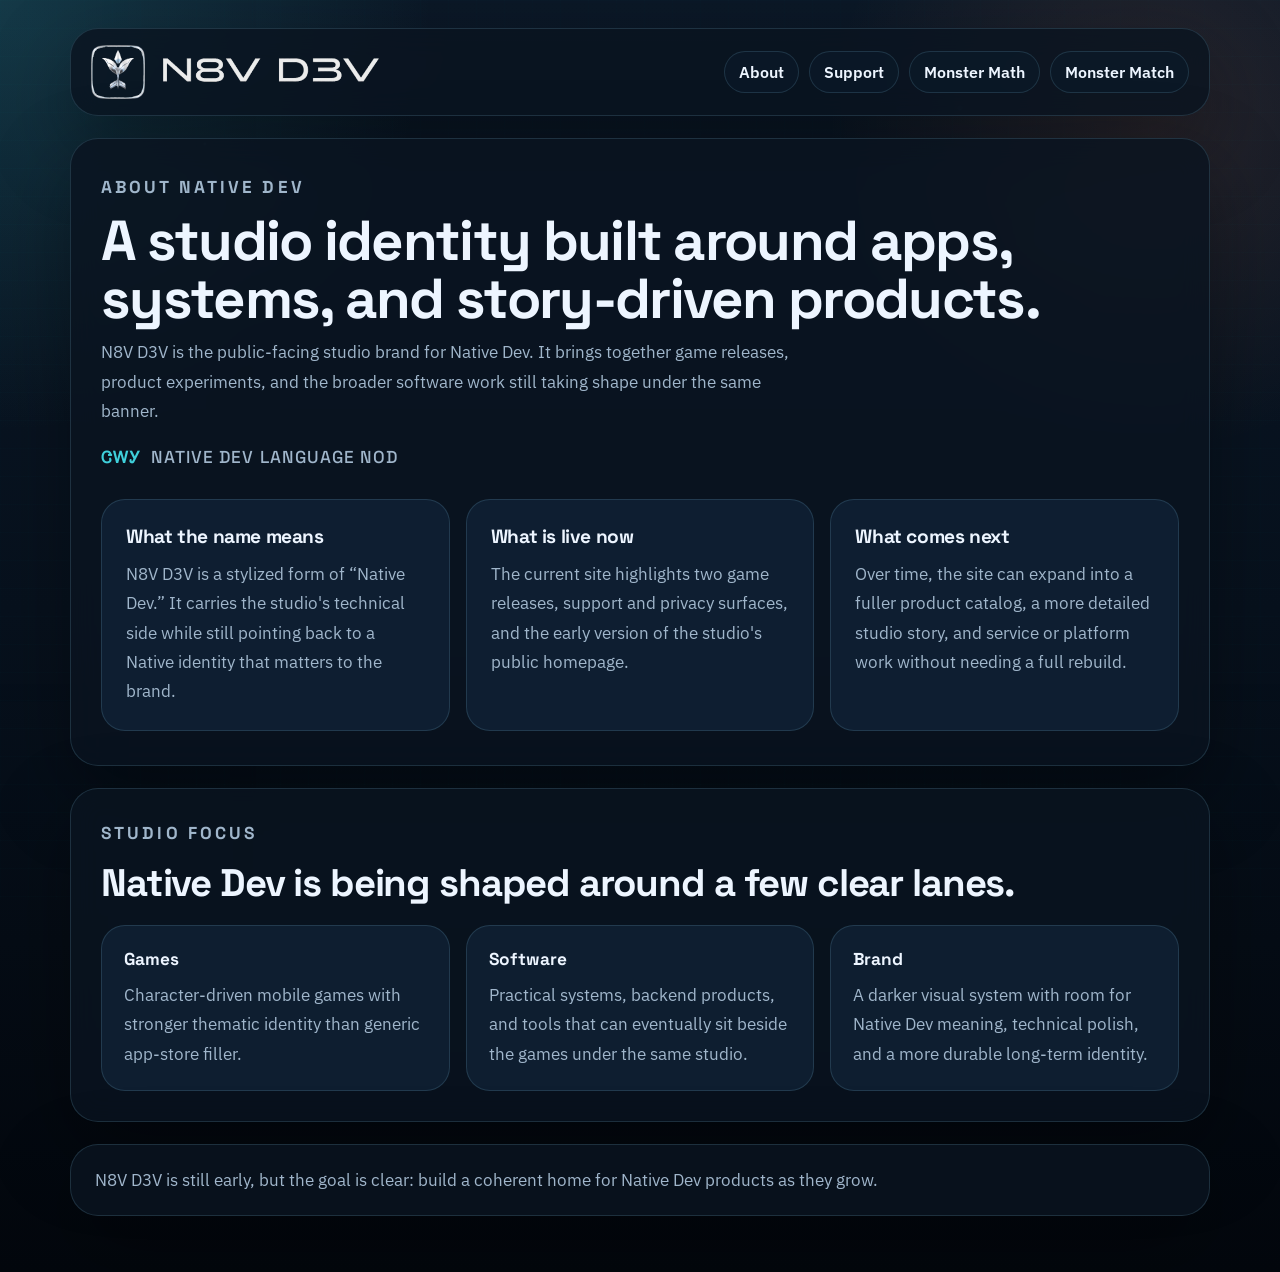
==== about/index.html @ 7029f0f3 "UPDATE: tighten homepage copy and add about page Refine the homepage hierarchy and messaging, replac" ====
<!DOCTYPE html>
<html>
  <head>
    <link rel="icon" href="/storage/assets/images/brand/n8v-d3v-favicon.png">
    <link rel="apple-touch-icon" href="/storage/assets/images/brand/n8v-d3v-favicon.png">
    <title>About - N8V D3V</title>
    <meta name="viewport" content="width=device-width, initial-scale=1">
    <meta
      name="description"
      content="About N8V D3V, the Native Dev studio building apps, games, and software systems."
    >
    <link rel="stylesheet" href="/storage/assets/styles/home.css">
  </head>
  <body>
    <main class="page-shell">
      <header class="topbar">
        <a class="brand-lockup" href="/">
          <img class="brand-mark" src="/storage/assets/images/brand/n8v-d3v-mark-v4.png" alt="N8V D3V mark">
          <img class="brand-lockup-wordmark" src="/storage/assets/images/brand/n8v-d3v-wordmark-v4.png" alt="N8V D3V">
        </a>

        <nav class="nav" aria-label="Site">
          <a href="/about">About</a>
          <a href="/support">Support</a>
          <a href="/the-monster-math">Monster Math</a>
          <a href="/the-monster-match">Monster Match</a>
        </nav>
      </header>

      <section class="section section-wide">
        <div class="section-header">
          <p class="section-eyebrow">About Native Dev</p>
          <h1 class="page-title">A studio identity built around apps, systems, and story-driven products.</h1>
          <p class="page-intro">
            N8V D3V is the public-facing studio brand for Native Dev. It brings together game releases, product experiments,
            and the broader software work still taking shape under the same banner.
          </p>
          <p class="heritage-note"><span class="syllabary-inline">ᏣᎳᎩ</span> Native Dev language nod</p>
        </div>

        <div class="about-grid">
          <article class="about-card">
            <h2>What the name means</h2>
            <p>
              N8V D3V is a stylized form of “Native Dev.” It carries the studio's technical side while still pointing back to a
              Native identity that matters to the brand.
            </p>
          </article>

          <article class="about-card">
            <h2>What is live now</h2>
            <p>
              The current site highlights two game releases, support and privacy surfaces, and the early version of the studio's
              public homepage.
            </p>
          </article>

          <article class="about-card">
            <h2>What comes next</h2>
            <p>
              Over time, the site can expand into a fuller product catalog, a more detailed studio story, and service or platform
              work without needing a full rebuild.
            </p>
          </article>
        </div>
      </section>

      <section class="section">
        <div class="section-header">
          <p class="section-eyebrow">Studio Focus</p>
          <h2>Native Dev is being shaped around a few clear lanes.</h2>
        </div>

        <div class="path-grid">
          <article class="path-card">
            <h3>Games</h3>
            <p>
              Character-driven mobile games with stronger thematic identity than generic app-store filler.
            </p>
          </article>

          <article class="path-card">
            <h3>Software</h3>
            <p>
              Practical systems, backend products, and tools that can eventually sit beside the games under the same studio.
            </p>
          </article>

          <article class="path-card">
            <h3>Brand</h3>
            <p>
              A darker visual system with room for Native Dev meaning, technical polish, and a more durable long-term identity.
            </p>
          </article>
        </div>
      </section>

      <footer class="footer-card">
        N8V D3V is still early, but the goal is clear: build a coherent home for Native Dev products as they grow.
      </footer>
    </main>
  </body>
</html>
---- storage/assets/styles/home.css ----
@import url("https://fonts.googleapis.com/css2?family=Space+Grotesk:wght@400;500;700&family=IBM+Plex+Sans:wght@400;500;600&display=swap");

:root {
  --bg: #07111d;
  --bg-deep: #03070d;
  --surface: rgba(10, 20, 32, 0.82);
  --surface-strong: rgba(14, 27, 42, 0.94);
  --surface-soft: rgba(17, 35, 56, 0.78);
  --border: rgba(124, 187, 217, 0.18);
  --text-main: #edf5ff;
  --text-soft: #a0b6cb;
  --text-dim: #73879d;
  --accent: #3fd0db;
  --accent-deep: #2293b5;
  --accent-warm: #ff8b5f;
  --shadow: 0 30px 80px rgba(0, 0, 0, 0.34);
}

* {
  box-sizing: border-box;
}

body {
  margin: 0;
  min-height: 100vh;
  color: var(--text-main);
  font-family: "IBM Plex Sans", sans-serif;
  background:
    radial-gradient(circle at top left, rgba(63, 208, 219, 0.18), transparent 24%),
    radial-gradient(circle at 90% 10%, rgba(255, 139, 95, 0.12), transparent 20%),
    linear-gradient(180deg, #0b1827 0%, var(--bg) 48%, var(--bg-deep) 100%);
}

body::before,
body::after {
  content: "";
  position: fixed;
  inset: 0;
  pointer-events: none;
}

body::before {
  opacity: 0.08;
  background-image:
    linear-gradient(rgba(63, 208, 219, 0.2) 1px, transparent 1px),
    linear-gradient(90deg, rgba(63, 208, 219, 0.14) 1px, transparent 1px);
  background-size: 28px 28px;
}

body::after {
  opacity: 0.18;
  background:
    linear-gradient(
      90deg,
      transparent 0 8%,
      rgba(63, 208, 219, 0.03) 8% 10%,
      transparent 10% 18%,
      rgba(255, 139, 95, 0.03) 18% 20%,
      transparent 20% 100%
    ),
    linear-gradient(
      0deg,
      transparent 0 10%,
      rgba(255, 255, 255, 0.02) 10% 12%,
      transparent 12% 22%,
      rgba(63, 208, 219, 0.025) 22% 24%,
      transparent 24% 100%
    ),
    radial-gradient(circle at 16% 16%, rgba(255, 255, 255, 0.9) 0 1px, transparent 2px),
    radial-gradient(circle at 75% 12%, rgba(63, 208, 219, 0.92) 0 2px, transparent 3px),
    radial-gradient(circle at 86% 34%, rgba(255, 139, 95, 0.82) 0 2px, transparent 3px);
  background-size: 100% 100%, 100% 100%, auto, auto, auto;
}

a {
  color: var(--accent);
}

.page-shell {
  position: relative;
  z-index: 1;
  max-width: 1180px;
  margin: 0 auto;
  padding: 28px 20px 56px;
}

.topbar,
.hero,
.section,
.footer-card,
.product-card,
.signal-card {
  border: 1px solid var(--border);
  border-radius: 28px;
  background: var(--surface);
  backdrop-filter: blur(14px);
  box-shadow: var(--shadow);
}

.topbar {
  display: flex;
  flex-wrap: wrap;
  justify-content: space-between;
  align-items: center;
  gap: 18px;
  padding: 16px 20px;
  margin-bottom: 22px;
}

.brand-lockup {
  display: inline-flex;
  align-items: center;
  gap: 14px;
  text-decoration: none;
}

.brand-mark {
  width: 54px;
  height: 54px;
  object-fit: contain;
}

.brand-word-stack {
  display: grid;
  gap: 2px;
}

.brand-lockup-wordmark {
  width: min(220px, 42vw);
  height: auto;
  display: block;
}

.nav {
  display: flex;
  flex-wrap: wrap;
  gap: 10px;
}

.nav a,
.pill,
.cta-secondary {
  display: inline-flex;
  align-items: center;
  justify-content: center;
  min-height: 42px;
  padding: 10px 14px;
  border: 1px solid var(--border);
  border-radius: 999px;
  background: rgba(12, 26, 40, 0.8);
  text-decoration: none;
  color: var(--text-main);
  font-weight: 600;
}

.hero {
  display: grid;
  grid-template-columns: minmax(0, 1.1fr) minmax(300px, 0.9fr);
  gap: 24px;
  padding: 34px;
  margin-bottom: 22px;
  overflow: hidden;
}

.hero-copy {
  display: grid;
  gap: 18px;
  align-content: center;
}

.eyebrow,
.section-eyebrow {
  margin: 0;
  color: var(--accent);
  font-family: "Space Grotesk", sans-serif;
  font-size: 0.86rem;
  font-weight: 700;
  letter-spacing: 0.18em;
  text-transform: uppercase;
}

.hero h1,
.section h2,
.product-card h3,
.signal-card h3 {
  margin: 0;
  font-family: "Space Grotesk", sans-serif;
  letter-spacing: -0.03em;
}

.hero h1 {
  font-size: clamp(2.7rem, 5vw, 5rem);
  line-height: 0.96;
}

.hero p,
.section p,
.product-card p,
.signal-card p,
.footer-card {
  margin: 0;
  color: var(--text-soft);
  font-size: 1.08rem;
  line-height: 1.7;
}

.heritage-note {
  display: inline-flex;
  width: fit-content;
  align-items: center;
  gap: 10px;
  padding: 8px 0;
  color: var(--text-dim);
  font-family: "Space Grotesk", sans-serif;
  font-size: 0.92rem;
  font-weight: 500;
  letter-spacing: 0.06em;
  text-transform: uppercase;
}

.syllabary-inline {
  color: var(--accent);
  font-size: 1rem;
  font-weight: 700;
}

.cta-row {
  display: flex;
  flex-wrap: wrap;
  gap: 14px;
}

.cta-primary {
  display: inline-flex;
  align-items: center;
  justify-content: center;
  min-height: 48px;
  padding: 12px 18px;
  border-radius: 999px;
  background: linear-gradient(135deg, var(--accent) 0%, var(--accent-deep) 100%);
  color: #fff;
  text-decoration: none;
  font-weight: 700;
}

.hero-visual {
  display: grid;
  gap: 16px;
  align-content: center;
}

.mark-panel,
.signal-grid {
  border-radius: 24px;
}

.mark-panel {
  display: grid;
  place-items: center;
  min-height: 340px;
  padding: 24px;
  background:
    radial-gradient(circle at top, rgba(63, 208, 219, 0.16), transparent 36%),
    linear-gradient(180deg, rgba(14, 27, 42, 0.98) 0%, rgba(8, 16, 27, 0.98) 100%);
  border: 1px solid var(--border);
}

.hero-lockup {
  grid-template-columns: auto minmax(0, 1fr);
  justify-content: center;
  align-items: center;
  gap: 18px;
  text-align: left;
}

.hero-brand-mark {
  width: clamp(88px, 11vw, 116px);
  height: auto;
  object-fit: contain;
  filter: drop-shadow(0 22px 34px rgba(0, 0, 0, 0.34));
}

.hero-wordmark {
  width: min(280px, 44vw);
  height: auto;
  display: block;
}

.hero-tagline {
  width: min(220px, 34vw);
  height: auto;
  display: block;
  opacity: 0.82;
}

.hero-brand-copy {
  display: grid;
  justify-items: start;
  gap: 6px;
}

.signal-grid {
  display: grid;
  grid-template-columns: repeat(3, minmax(0, 1fr));
  gap: 14px;
}

.signal-card {
  padding: 18px;
  background: var(--surface-soft);
}

.signal-card h3 {
  margin-bottom: 8px;
  font-size: 1rem;
}

.section {
  padding: 30px;
  margin-bottom: 22px;
}

.section-wide {
  padding: 34px 30px;
}

.section-header {
  display: grid;
  gap: 10px;
  margin-bottom: 18px;
}

.section h2 {
  font-size: clamp(1.9rem, 3vw, 2.8rem);
}

.page-title {
  margin: 0;
  font-family: "Space Grotesk", sans-serif;
  font-size: clamp(2.4rem, 4.4vw, 4.2rem);
  line-height: 1.02;
  letter-spacing: -0.03em;
}

.page-intro {
  max-width: 70ch;
}

.product-grid {
  display: grid;
  grid-template-columns: repeat(2, minmax(0, 1fr));
  gap: 18px;
}

.product-card {
  overflow: hidden;
}

.product-art {
  position: relative;
  min-height: 260px;
  padding: 22px;
  background:
    radial-gradient(circle at top, rgba(255, 255, 255, 0.12), transparent 34%),
    linear-gradient(180deg, rgba(30, 24, 56, 0.98) 0%, rgba(11, 10, 21, 0.98) 100%);
}

.product-card.math .product-art {
  background:
    radial-gradient(circle at top, rgba(99, 233, 255, 0.16), transparent 34%),
    linear-gradient(180deg, rgba(21, 50, 82, 0.98) 0%, rgba(7, 12, 22, 0.98) 100%);
}

.product-card.match .product-art {
  background:
    radial-gradient(circle at top, rgba(255, 170, 200, 0.16), transparent 34%),
    linear-gradient(180deg, rgba(63, 24, 63, 0.98) 0%, rgba(13, 9, 22, 0.98) 100%);
}

.product-logo {
  width: min(100%, 420px);
  height: auto;
  display: block;
  margin-bottom: 18px;
}

.art-cluster {
  display: flex;
  gap: 14px;
  align-items: end;
}

.art-cluster img {
  width: calc(50% - 7px);
  max-width: 180px;
  height: auto;
  object-fit: contain;
  filter: drop-shadow(0 18px 30px rgba(0, 0, 0, 0.28));
}

.product-copy {
  display: grid;
  gap: 14px;
  padding: 24px;
}

.product-links {
  display: flex;
  flex-wrap: wrap;
  gap: 12px;
}

.product-link {
  display: inline-flex;
  align-items: center;
  justify-content: center;
  min-height: 42px;
  padding: 10px 14px;
  border-radius: 999px;
  text-decoration: none;
  font-weight: 700;
}

.product-link.primary {
  background: linear-gradient(135deg, var(--accent) 0%, var(--accent-deep) 100%);
  color: #fff;
}

.product-link.secondary {
  border: 1px solid var(--border);
  background: rgba(12, 26, 40, 0.8);
  color: var(--text-main);
}

.path-grid {
  display: grid;
  grid-template-columns: repeat(3, minmax(0, 1fr));
  gap: 16px;
}

.about-grid {
  display: grid;
  grid-template-columns: repeat(3, minmax(0, 1fr));
  gap: 16px;
}

.path-card {
  padding: 22px;
  border-radius: 24px;
  border: 1px solid var(--border);
  background: var(--surface-soft);
}

.about-card {
  padding: 24px;
  border-radius: 24px;
  border: 1px solid var(--border);
  background: var(--surface-soft);
}

.path-card h3 {
  margin: 0 0 10px;
  font-family: "Space Grotesk", sans-serif;
  font-size: 1.08rem;
}

.about-card h2 {
  margin: 0 0 10px;
  font-family: "Space Grotesk", sans-serif;
  font-size: 1.2rem;
  letter-spacing: -0.02em;
}

.about-card p {
  margin: 0;
}

.footer-card {
  padding: 20px 24px;
}

@media (max-width: 900px) {
  .hero,
  .product-grid,
  .path-grid,
  .about-grid {
    grid-template-columns: 1fr;
  }

  .signal-grid {
    grid-template-columns: 1fr;
  }
}

@media (max-width: 720px) {
  .page-shell {
    padding: 18px 14px 36px;
  }

  .topbar,
  .hero,
  .section {
    padding: 22px;
  }

  .brand-mark {
    width: 46px;
    height: 46px;
  }

  .brand-wordmark,
  .brand-lockup-wordmark {
    width: min(170px, 46vw);
  }

  .mark-panel {
    min-height: 260px;
  }

  .hero-lockup {
    grid-template-columns: 1fr;
    justify-items: center;
    text-align: center;
    gap: 10px;
  }

  .hero-brand-copy {
    justify-items: center;
  }

  .hero-wordmark {
    width: min(260px, 62vw);
  }

  .hero-tagline {
    width: min(200px, 48vw);
  }
}
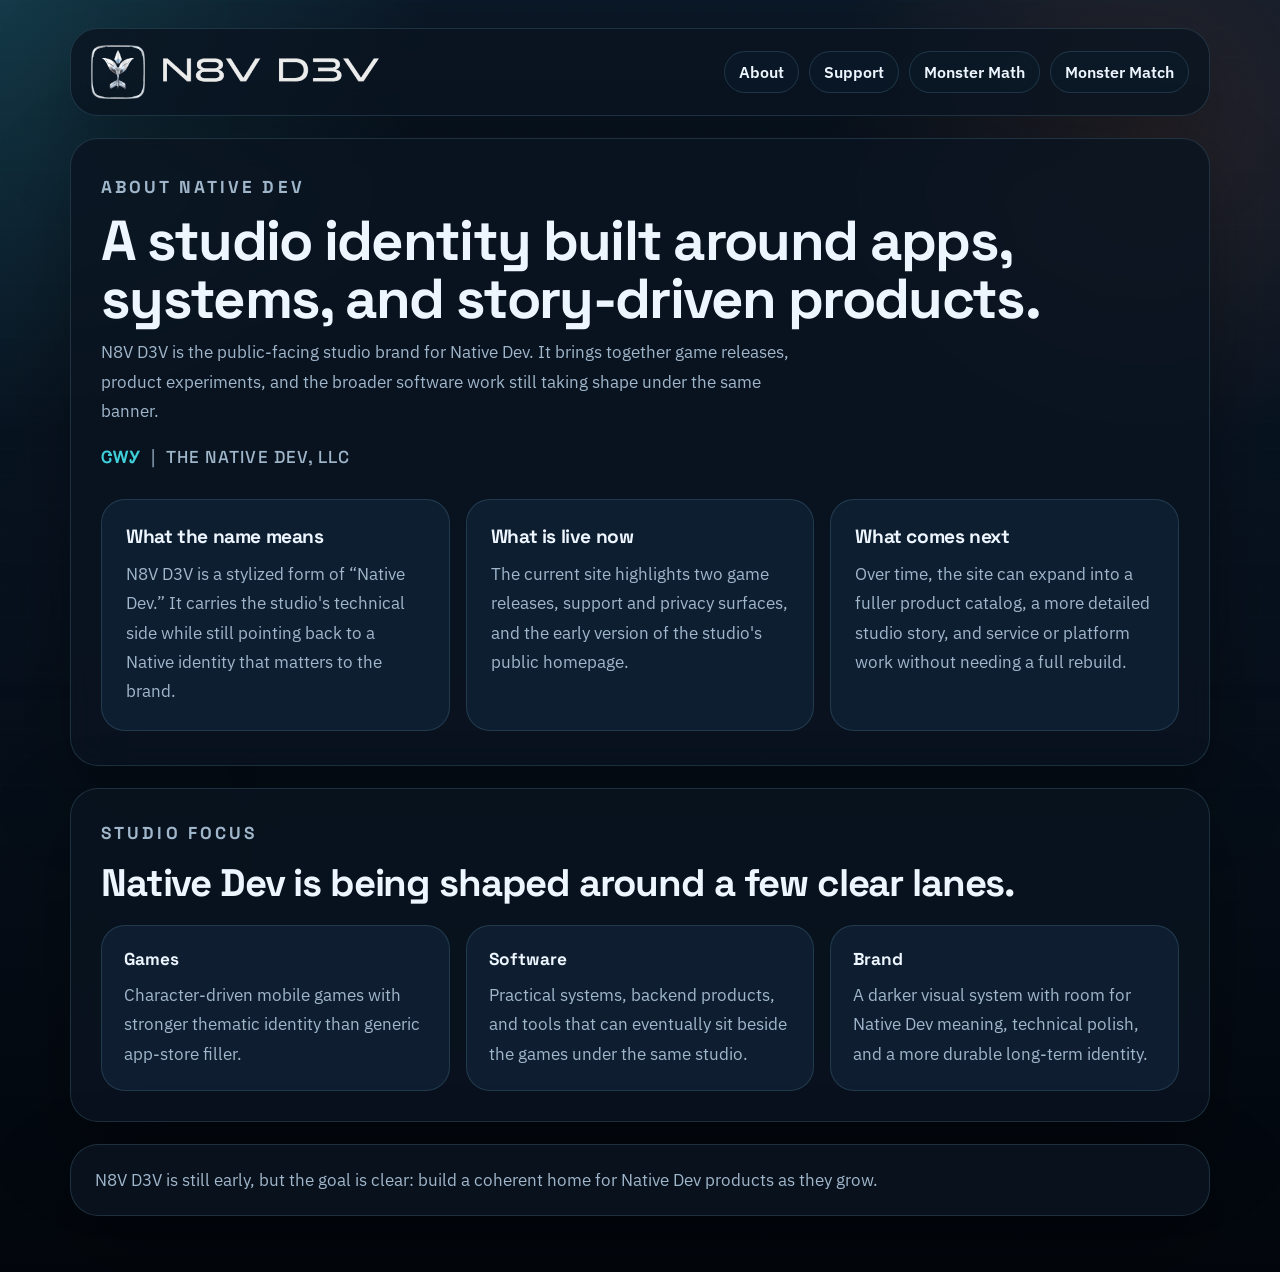
==== commit fc234be6: "UPDATE: unify site navigation and copy polish Replace the game-page top-left buttons with the Native" ====
--- a/about/index.html
+++ b/about/index.html
@@ -35,7 +35,7 @@
             N8V D3V is the public-facing studio brand for Native Dev. It brings together game releases, product experiments,
             and the broader software work still taking shape under the same banner.
           </p>
-          <p class="heritage-note"><span class="syllabary-inline">ᏣᎳᎩ</span> Native Dev language nod</p>
+          <p class="heritage-note"><span class="syllabary-inline">ᏣᎳᎩ</span> <span class="heritage-divider">|</span> The Native Dev, LLC</p>
         </div>
 
         <div class="about-grid">
--- a/storage/assets/styles/home.css
+++ b/storage/assets/styles/home.css
@@ -224,6 +224,10 @@
   font-weight: 700;
 }
 
+.heritage-divider {
+  color: var(--text-dim);
+}
+
 .cta-row {
   display: flex;
   flex-wrap: wrap;
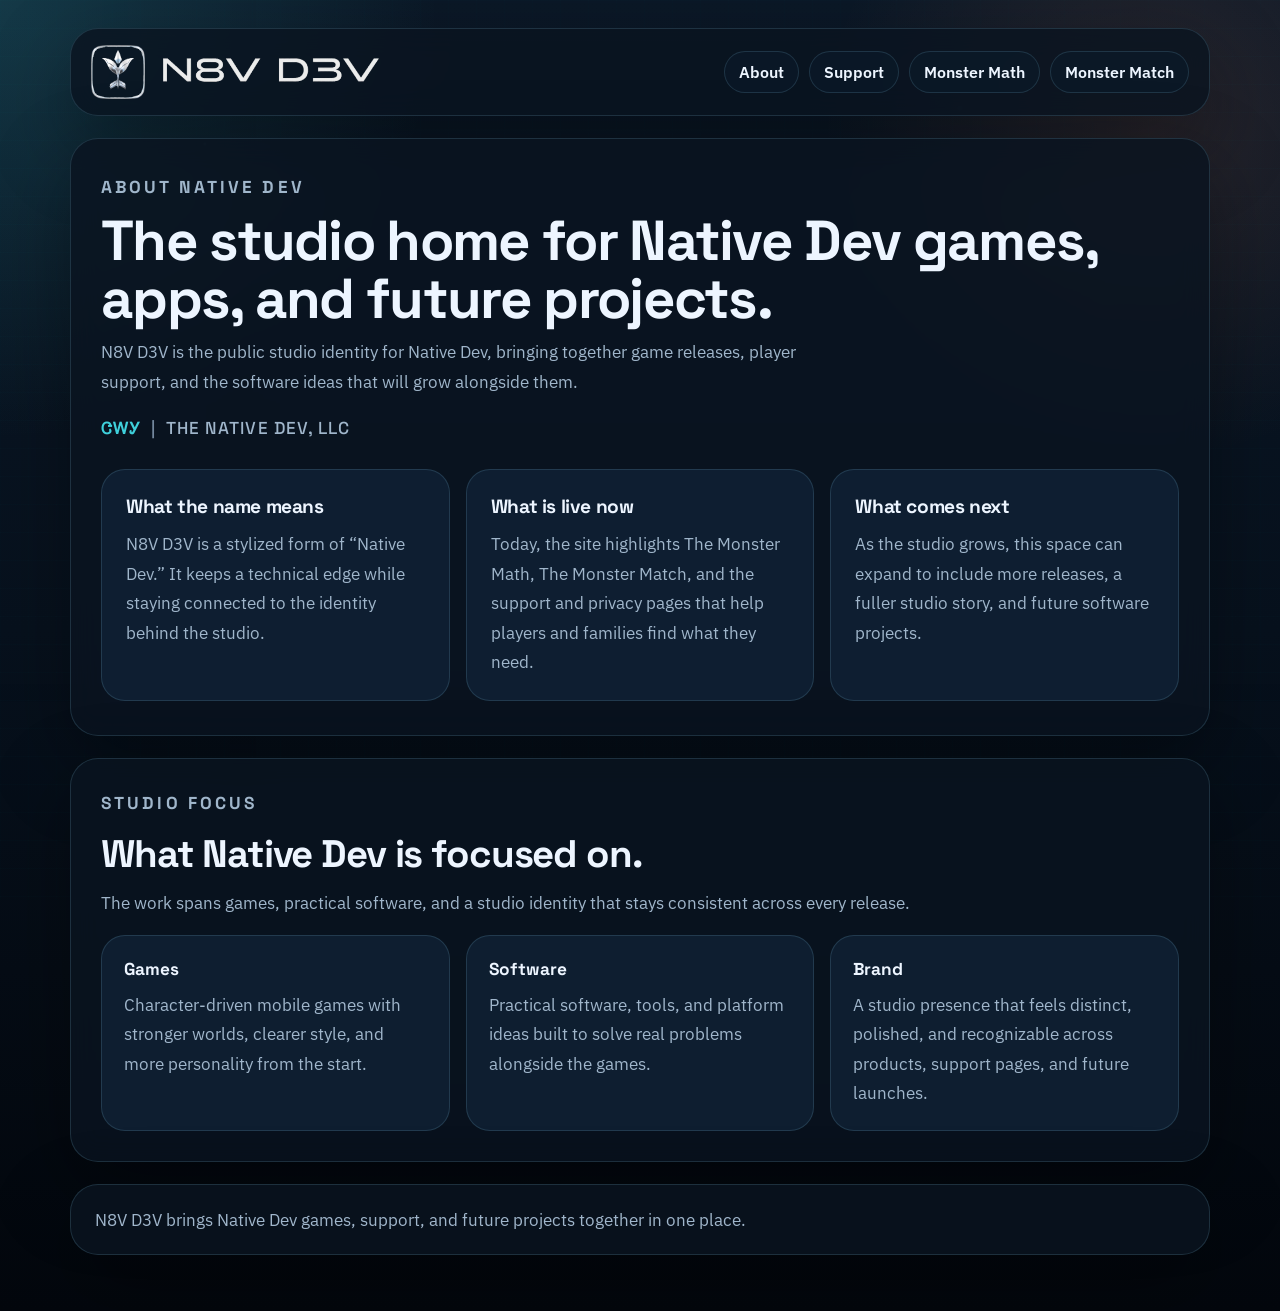
==== commit 1b8b2c54: "Polish about and game page copy" ====
--- a/about/index.html
+++ b/about/index.html
@@ -7,7 +7,7 @@
     <meta name="viewport" content="width=device-width, initial-scale=1">
     <meta
       name="description"
-      content="About N8V D3V, the Native Dev studio building apps, games, and software systems."
+      content="Learn about N8V D3V, the Native Dev studio behind games, apps, and future software projects."
     >
     <link rel="stylesheet" href="/storage/assets/styles/home.css">
   </head>
@@ -30,10 +30,9 @@
       <section class="section section-wide">
         <div class="section-header">
           <p class="section-eyebrow">About Native Dev</p>
-          <h1 class="page-title">A studio identity built around apps, systems, and story-driven products.</h1>
+          <h1 class="page-title">The studio home for Native Dev games, apps, and future projects.</h1>
           <p class="page-intro">
-            N8V D3V is the public-facing studio brand for Native Dev. It brings together game releases, product experiments,
-            and the broader software work still taking shape under the same banner.
+            N8V D3V is the public studio identity for Native Dev, bringing together game releases, player support, and the software ideas that will grow alongside them.
           </p>
           <p class="heritage-note"><span class="syllabary-inline">ᏣᎳᎩ</span> <span class="heritage-divider">|</span> The Native Dev, LLC</p>
         </div>
@@ -42,24 +41,21 @@
           <article class="about-card">
             <h2>What the name means</h2>
             <p>
-              N8V D3V is a stylized form of “Native Dev.” It carries the studio's technical side while still pointing back to a
-              Native identity that matters to the brand.
+              N8V D3V is a stylized form of “Native Dev.” It keeps a technical edge while staying connected to the identity behind the studio.
             </p>
           </article>
 
           <article class="about-card">
             <h2>What is live now</h2>
             <p>
-              The current site highlights two game releases, support and privacy surfaces, and the early version of the studio's
-              public homepage.
+              Today, the site highlights The Monster Math, The Monster Match, and the support and privacy pages that help players and families find what they need.
             </p>
           </article>
 
           <article class="about-card">
             <h2>What comes next</h2>
             <p>
-              Over time, the site can expand into a fuller product catalog, a more detailed studio story, and service or platform
-              work without needing a full rebuild.
+              As the studio grows, this space can expand to include more releases, a fuller studio story, and future software projects.
             </p>
           </article>
         </div>
@@ -68,35 +64,38 @@
       <section class="section">
         <div class="section-header">
           <p class="section-eyebrow">Studio Focus</p>
-          <h2>Native Dev is being shaped around a few clear lanes.</h2>
+          <h2>What Native Dev is focused on.</h2>
+          <p>
+            The work spans games, practical software, and a studio identity that stays consistent across every release.
+          </p>
         </div>
 
         <div class="path-grid">
           <article class="path-card">
             <h3>Games</h3>
             <p>
-              Character-driven mobile games with stronger thematic identity than generic app-store filler.
+              Character-driven mobile games with stronger worlds, clearer style, and more personality from the start.
             </p>
           </article>
 
           <article class="path-card">
             <h3>Software</h3>
             <p>
-              Practical systems, backend products, and tools that can eventually sit beside the games under the same studio.
+              Practical software, tools, and platform ideas built to solve real problems alongside the games.
             </p>
           </article>
 
           <article class="path-card">
             <h3>Brand</h3>
             <p>
-              A darker visual system with room for Native Dev meaning, technical polish, and a more durable long-term identity.
+              A studio presence that feels distinct, polished, and recognizable across products, support pages, and future launches.
             </p>
           </article>
         </div>
       </section>
 
       <footer class="footer-card">
-        N8V D3V is still early, but the goal is clear: build a coherent home for Native Dev products as they grow.
+        N8V D3V brings Native Dev games, support, and future projects together in one place.
       </footer>
     </main>
   </body>
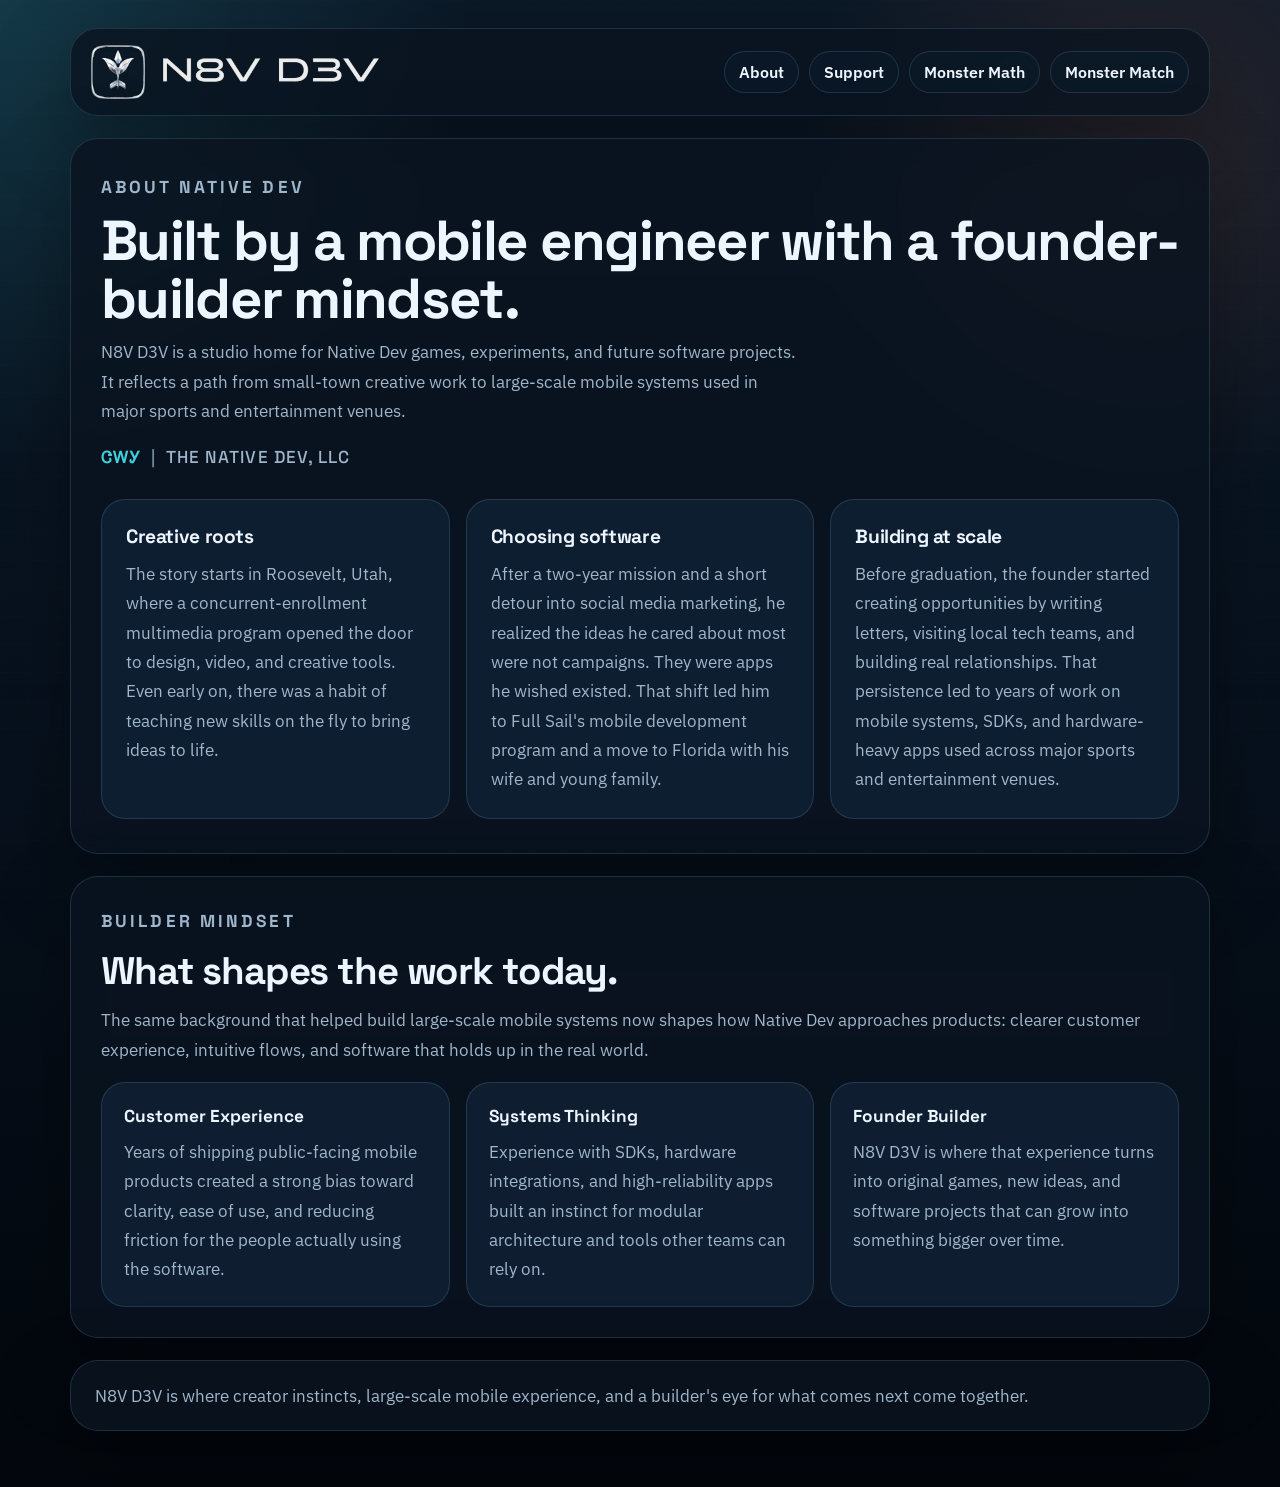
==== commit 6b055eb2: "Refine homepage and about story" ====
--- a/about/index.html
+++ b/about/index.html
@@ -7,7 +7,7 @@
     <meta name="viewport" content="width=device-width, initial-scale=1">
     <meta
       name="description"
-      content="Learn about N8V D3V, the Native Dev studio behind games, apps, and future software projects."
+      content="Learn about N8V D3V, a founder-builder studio shaped by creative roots and large-scale mobile experience."
     >
     <link rel="stylesheet" href="/storage/assets/styles/home.css">
   </head>
@@ -30,32 +30,32 @@
       <section class="section section-wide">
         <div class="section-header">
           <p class="section-eyebrow">About Native Dev</p>
-          <h1 class="page-title">The studio home for Native Dev games, apps, and future projects.</h1>
+          <h1 class="page-title">Built by a mobile engineer with a founder-builder mindset.</h1>
           <p class="page-intro">
-            N8V D3V is the public studio identity for Native Dev, bringing together game releases, player support, and the software ideas that will grow alongside them.
+            N8V D3V is a studio home for Native Dev games, experiments, and future software projects. It reflects a path from small-town creative work to large-scale mobile systems used in major sports and entertainment venues.
           </p>
           <p class="heritage-note"><span class="syllabary-inline">ᏣᎳᎩ</span> <span class="heritage-divider">|</span> The Native Dev, LLC</p>
         </div>
 
         <div class="about-grid">
           <article class="about-card">
-            <h2>What the name means</h2>
+            <h2>Creative roots</h2>
             <p>
-              N8V D3V is a stylized form of “Native Dev.” It keeps a technical edge while staying connected to the identity behind the studio.
+              The story starts in Roosevelt, Utah, where a concurrent-enrollment multimedia program opened the door to design, video, and creative tools. Even early on, there was a habit of teaching new skills on the fly to bring ideas to life.
             </p>
           </article>
 
           <article class="about-card">
-            <h2>What is live now</h2>
+            <h2>Choosing software</h2>
             <p>
-              Today, the site highlights The Monster Math, The Monster Match, and the support and privacy pages that help players and families find what they need.
+              After a two-year mission and a short detour into social media marketing, he realized the ideas he cared about most were not campaigns. They were apps he wished existed. That shift led him to Full Sail's mobile development program and a move to Florida with his wife and young family.
             </p>
           </article>
 
           <article class="about-card">
-            <h2>What comes next</h2>
+            <h2>Building at scale</h2>
             <p>
-              As the studio grows, this space can expand to include more releases, a fuller studio story, and future software projects.
+              Before graduation, the founder started creating opportunities by writing letters, visiting local tech teams, and building real relationships. That persistence led to years of work on mobile systems, SDKs, and hardware-heavy apps used across major sports and entertainment venues.
             </p>
           </article>
         </div>
@@ -63,39 +63,39 @@
 
       <section class="section">
         <div class="section-header">
-          <p class="section-eyebrow">Studio Focus</p>
-          <h2>What Native Dev is focused on.</h2>
+          <p class="section-eyebrow">Builder Mindset</p>
+          <h2>What shapes the work today.</h2>
           <p>
-            The work spans games, practical software, and a studio identity that stays consistent across every release.
+            The same background that helped build large-scale mobile systems now shapes how Native Dev approaches products: clearer customer experience, intuitive flows, and software that holds up in the real world.
           </p>
         </div>
 
         <div class="path-grid">
           <article class="path-card">
-            <h3>Games</h3>
+            <h3>Customer Experience</h3>
             <p>
-              Character-driven mobile games with stronger worlds, clearer style, and more personality from the start.
+              Years of shipping public-facing mobile products created a strong bias toward clarity, ease of use, and reducing friction for the people actually using the software.
             </p>
           </article>
 
           <article class="path-card">
-            <h3>Software</h3>
+            <h3>Systems Thinking</h3>
             <p>
-              Practical software, tools, and platform ideas built to solve real problems alongside the games.
+              Experience with SDKs, hardware integrations, and high-reliability apps built an instinct for modular architecture and tools other teams can rely on.
             </p>
           </article>
 
           <article class="path-card">
-            <h3>Brand</h3>
+            <h3>Founder Builder</h3>
             <p>
-              A studio presence that feels distinct, polished, and recognizable across products, support pages, and future launches.
+              N8V D3V is where that experience turns into original games, new ideas, and software projects that can grow into something bigger over time.
             </p>
           </article>
         </div>
       </section>
 
       <footer class="footer-card">
-        N8V D3V brings Native Dev games, support, and future projects together in one place.
+        N8V D3V is where creator instincts, large-scale mobile experience, and a builder's eye for what comes next come together.
       </footer>
     </main>
   </body>
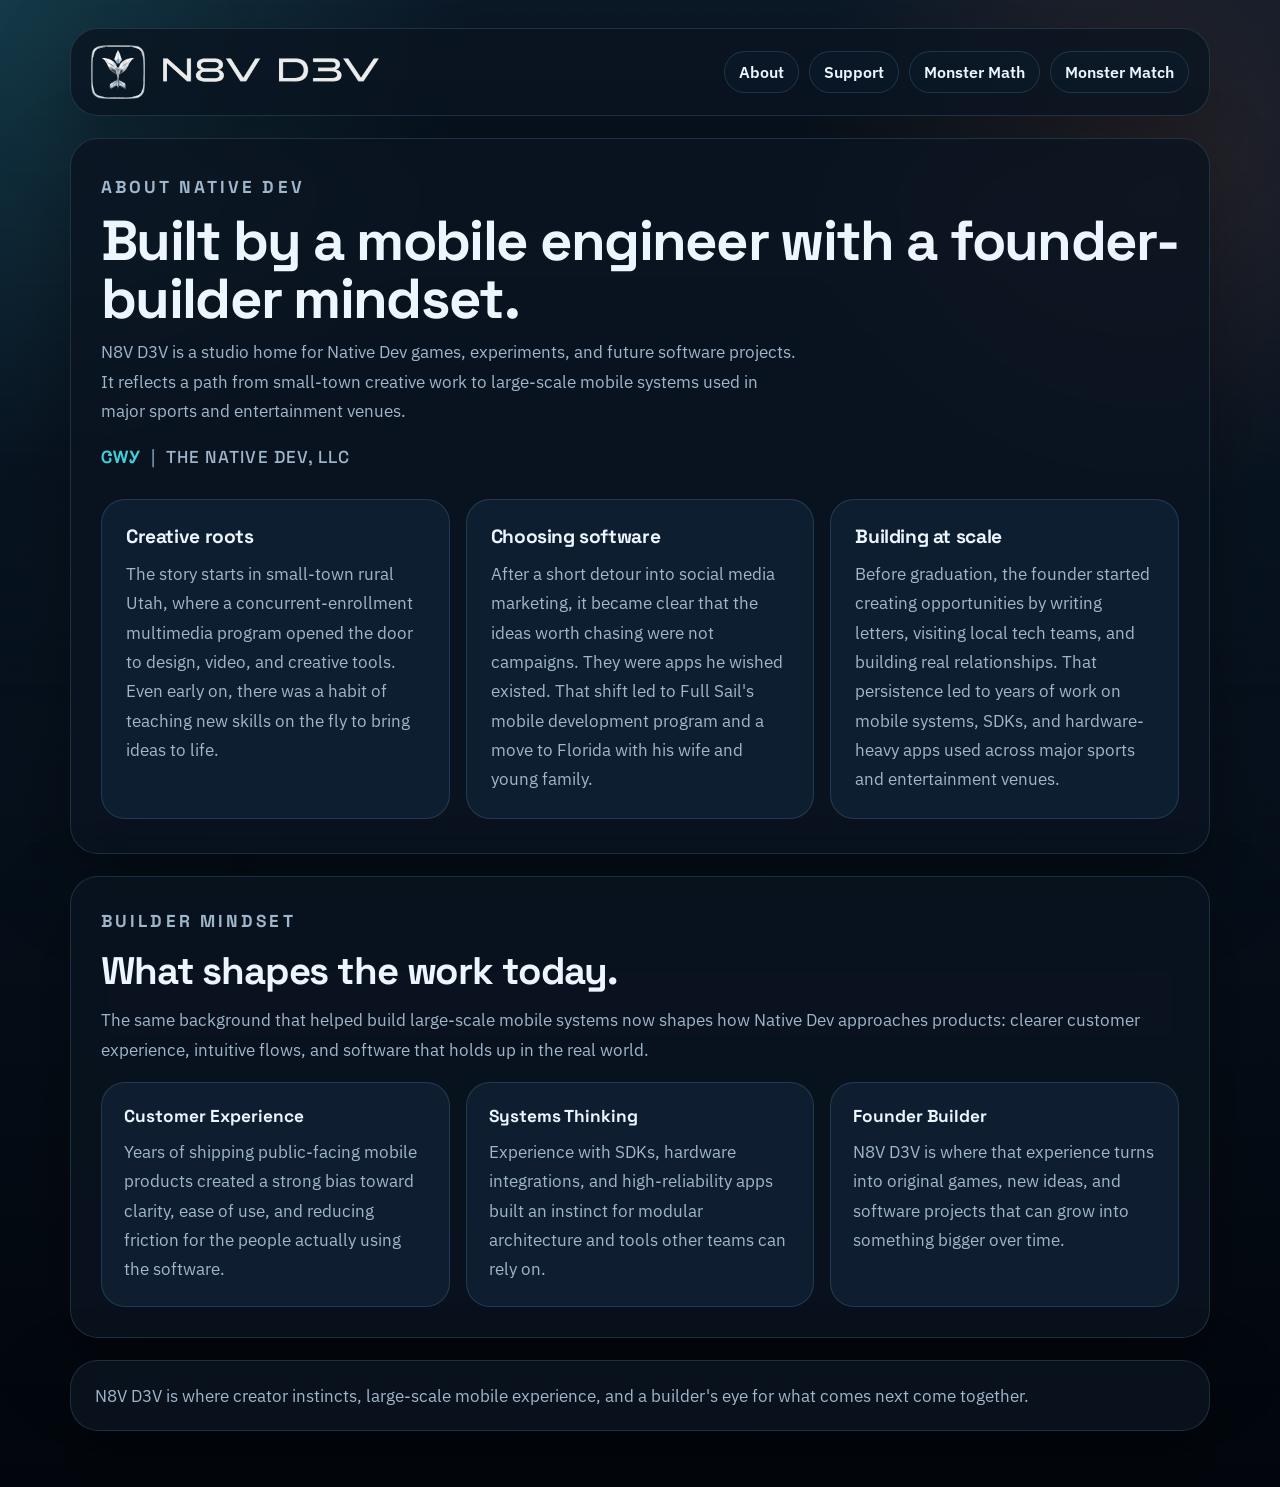
==== commit cfcb300a: "Refine homepage layout and about copy" ====
--- a/about/index.html
+++ b/about/index.html
@@ -41,14 +41,14 @@
           <article class="about-card">
             <h2>Creative roots</h2>
             <p>
-              The story starts in Roosevelt, Utah, where a concurrent-enrollment multimedia program opened the door to design, video, and creative tools. Even early on, there was a habit of teaching new skills on the fly to bring ideas to life.
+              The story starts in small-town rural Utah, where a concurrent-enrollment multimedia program opened the door to design, video, and creative tools. Even early on, there was a habit of teaching new skills on the fly to bring ideas to life.
             </p>
           </article>
 
           <article class="about-card">
             <h2>Choosing software</h2>
             <p>
-              After a two-year mission and a short detour into social media marketing, he realized the ideas he cared about most were not campaigns. They were apps he wished existed. That shift led him to Full Sail's mobile development program and a move to Florida with his wife and young family.
+              After a short detour into social media marketing, it became clear that the ideas worth chasing were not campaigns. They were apps he wished existed. That shift led to Full Sail's mobile development program and a move to Florida with his wife and young family.
             </p>
           </article>
 
--- a/storage/assets/styles/home.css
+++ b/storage/assets/styles/home.css
@@ -250,7 +250,7 @@
 .hero-visual {
   display: grid;
   gap: 16px;
-  align-content: center;
+  align-content: start;
 }
 
 .mark-panel,
@@ -305,18 +305,29 @@
 
 .signal-grid {
   display: grid;
-  grid-template-columns: repeat(3, minmax(0, 1fr));
-  gap: 14px;
+  grid-template-columns: 1fr;
+  gap: 12px;
 }
 
 .signal-card {
-  padding: 18px;
-  background: var(--surface-soft);
+  display: grid;
+  grid-template-columns: minmax(88px, 112px) minmax(0, 1fr);
+  gap: 18px;
+  align-items: start;
+  padding: 20px 22px;
+  background:
+    linear-gradient(135deg, rgba(24, 44, 66, 0.62) 0%, rgba(15, 31, 49, 0.92) 100%);
 }
 
 .signal-card h3 {
-  margin-bottom: 8px;
+  margin: 2px 0 0;
   font-size: 1rem;
+  line-height: 1.1;
+}
+
+.signal-card p {
+  font-size: 1rem;
+  line-height: 1.6;
 }
 
 .section {
@@ -539,4 +550,9 @@
   .hero-tagline {
     width: min(200px, 48vw);
   }
-}
+
+  .signal-card {
+    grid-template-columns: 1fr;
+    gap: 10px;
+  }
+}
